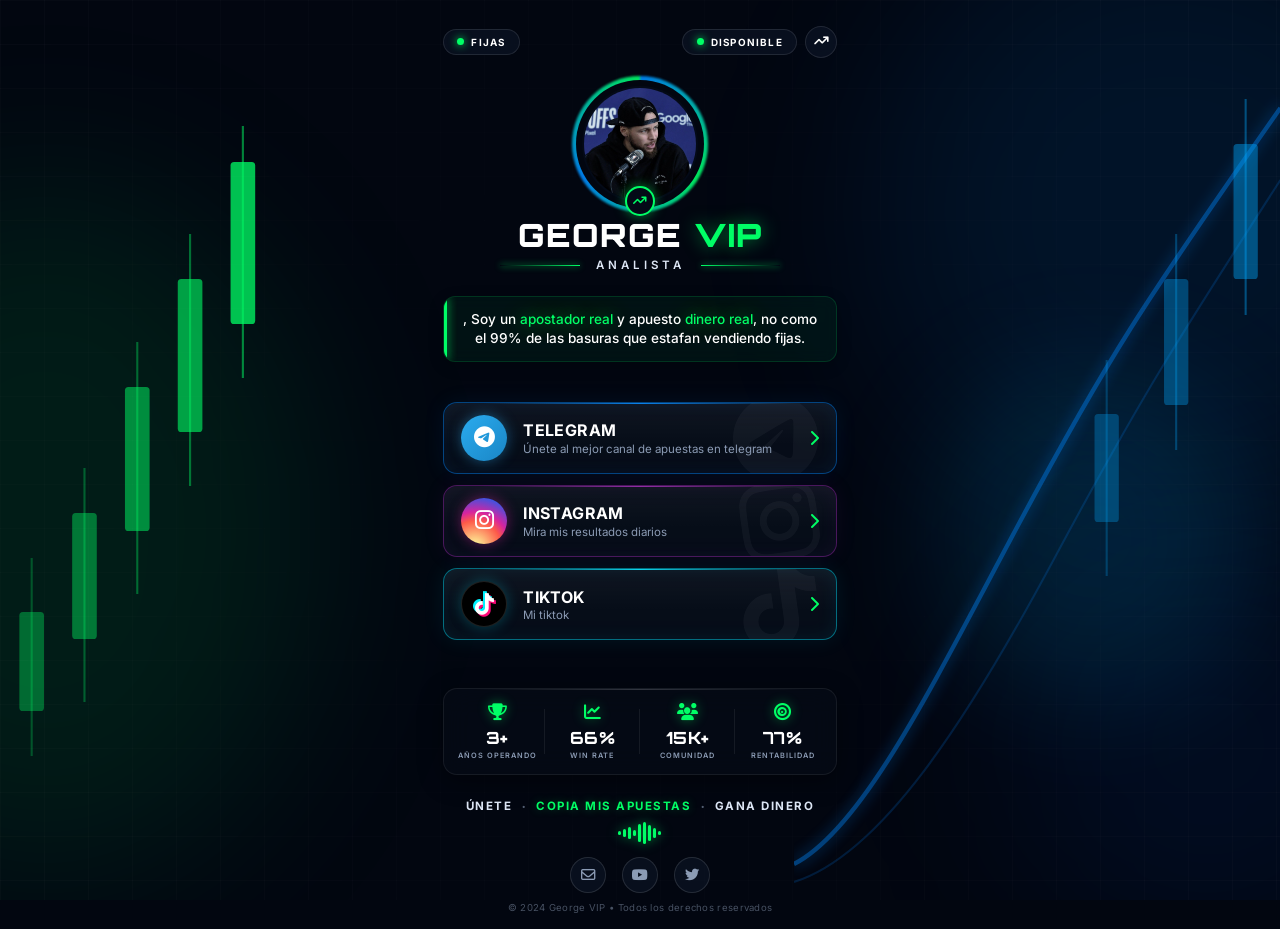
==== index.html @ 5f5cec44 "Update index.html" ====
<!DOCTYPE html>
<html lang="es">

<head>
    <meta charset="UTF-8">
    <meta name="viewport" content="width=device-width, initial-scale=1.0">
    <title>George VIP | El Mejor Analista de Apuestas Deportivas</title>
    <meta name="description" content="George VIP es considerado el mejor analista de apuestas deportivas. Análisis experto, dinero real y resultados comprobados. Únete a la élite.">
    <meta name="keywords" content="George VIP, analista de apuestas, apuestas deportivas, tipster profesional, ganar dinero apuestas, pronósticos deportivos">
    
    <!-- Open Graph / Facebook / WhatsApp -->
    <meta property="og:type" content="website">
    <meta property="og:url" content="https://georgevip.vercel.app/">
    <meta property="og:title" content="George VIP | El Mejor Analista de Apuestas Deportivas">
    <meta property="og:description" content="¿Buscas al mejor analista de apuestas deportivas? George VIP ofrece análisis reales con dinero real. Únete al Telegram oficial.">
    <meta property="og:image" content="https://georgevip.vercel.app/avatar1.jpg">

    <!-- Twitter -->
    <meta property="twitter:card" content="summary_large_image">
    <meta property="twitter:url" content="https://georgevip.vercel.app/">
    <meta property="twitter:title" content="George VIP | El Mejor Analista de Apuestas Deportivas">
    <meta property="twitter:description" content="¿Buscas al mejor analista de apuestas deportivas? George VIP ofrece análisis reales con dinero real. Únete al Telegram oficial.">
    <meta property="twitter:image" content="https://georgevip.vercel.app/avatar1.jpg">

    <!-- Favicon -->
    <link rel="icon" type="image/jpeg" href="avatar1.jpg">

    <!-- Structured Data (Schema.org) -->
    <script type="application/ld+json">
    {
      "@context": "https://schema.org",
      "@type": "Person",
      "name": "George VIP",
      "url": "https://georgevip.vercel.app/",
      "image": "https://georgevip.vercel.app/avatar1.jpg",
      "sameAs": [
        "https://t.me/+WYAotZ-Fwis5ZmMx",
        "https://www.instagram.com/georgevip__",
        "https://www.tiktok.com/@georgevip_69"
      ],
      "jobTitle": "El Mejor Analista de Apuestas Deportivas",
      "description": "George VIP es el mejor analista de apuestas deportivas con más de 5 años de experiencia y un win rate del 85%."
    }
    </script>

    <link rel="stylesheet" href="style.css">
    <link
        href="https://fonts.googleapis.com/css2?family=Orbitron:wght@400;700;800;900&family=Inter:wght@400;500;600;700&display=swap"
        rel="stylesheet">
    <link rel="stylesheet" href="https://cdnjs.cloudflare.com/ajax/libs/font-awesome/6.4.0/css/all.min.css">
</head>

<body>

    <!-- ═══════════ CINEMATIC BACKGROUND ═══════════ -->
    <div class="bg-scene">

        <!-- Deep ambient glows -->
        <div class="glow glow-green-left"></div>
        <div class="glow glow-blue-top"></div>
        <div class="glow glow-blue-right"></div>
        <div class="glow glow-blue-bottom"></div>

        <!-- Left candlestick chart -->
        <svg class="chart chart-left" viewBox="0 0 160 500" preserveAspectRatio="none">
            <!-- wicks -->
            <line x1="18" y1="310" x2="18" y2="420" stroke="#00ff66" stroke-width="1.2" opacity="0.25" />
            <line x1="48" y1="260" x2="48" y2="390" stroke="#00ff66" stroke-width="1.2" opacity="0.3" />
            <line x1="78" y1="190" x2="78" y2="330" stroke="#00ff66" stroke-width="1.2" opacity="0.35" />
            <line x1="108" y1="130" x2="108" y2="270" stroke="#00ff66" stroke-width="1.2" opacity="0.4" />
            <line x1="138" y1="70" x2="138" y2="210" stroke="#00ff66" stroke-width="1.2" opacity="0.5" />
            <!-- bodies -->
            <rect x="11" y="340" width="14" height="55" rx="2" fill="#00ff66" opacity="0.35" />
            <rect x="41" y="285" width="14" height="70" rx="2" fill="#00ff66" opacity="0.40" />
            <rect x="71" y="215" width="14" height="80" rx="2" fill="#00ff66" opacity="0.50" />
            <rect x="101" y="155" width="14" height="85" rx="2" fill="#00ff66" opacity="0.60" />
            <rect x="131" y="90" width="14" height="90" rx="2" fill="#00ff66" opacity="0.75" />
        </svg>

        <!-- Right area: line + candlesticks -->
        <svg class="chart chart-right" viewBox="0 0 280 500" preserveAspectRatio="none">
            <!-- main trend line -->
            <defs>
                <filter id="glow-blue">
                    <feGaussianBlur stdDeviation="4" result="coloredBlur" />
                    <feMerge>
                        <feMergeNode in="coloredBlur" />
                        <feMergeNode in="SourceGraphic" />
                    </feMerge>
                </filter>
            </defs>
            <path d="M0,480 C40,460 80,380 130,290 S200,170 280,60" fill="none" stroke="#0088ff" stroke-width="2.5"
                opacity="0.45" filter="url(#glow-blue)" />
            <path d="M0,490 C50,475 100,400 150,310 S220,190 280,100" fill="none" stroke="#0088ff" stroke-width="1.2"
                opacity="0.18" />
            <!-- right candlesticks -->
            <line x1="180" y1="200" x2="180" y2="320" stroke="#00aaff" stroke-width="1.2" opacity="0.25" />
            <rect x="173" y="230" width="14" height="60" rx="2" fill="#00aaff" opacity="0.30" />
            <line x1="220" y1="130" x2="220" y2="250" stroke="#00aaff" stroke-width="1.2" opacity="0.30" />
            <rect x="213" y="155" width="14" height="70" rx="2" fill="#00aaff" opacity="0.35" />
            <line x1="260" y1="55" x2="260" y2="175" stroke="#00aaff" stroke-width="1.2" opacity="0.40" />
            <rect x="253" y="80" width="14" height="75" rx="2" fill="#00aaff" opacity="0.42" />
        </svg>

        <!-- Grid -->
        <div class="grid-overlay"></div>
    </div>

    <!-- ═══════════ MAIN CONTENT ═══════════ -->
    <main class="app">

        <!-- Header -->
        <header class="top-bar">
            <div class="badge"><span class="pulse"></span>FIJAS</div>
            <div class="top-bar-right">
                <div class="badge"><span class="pulse"></span>DISPONIBLE</div>
                <button class="icon-pill"><i class="fa-solid fa-arrow-trend-up"></i></button>
            </div>
        </header>

        <!-- Profile -->
        <section class="profile">
            <div class="avatar-wrap">
                <div class="avatar-ring-outer"></div>
                <div class="avatar-ring-inner"></div>
                <img src="avatar1.jpg" alt="George VIP - El mejor analista de apuestas deportivas" class="avatar-img">
                <div class="avatar-badge"><i class="fa-solid fa-arrow-trend-up"></i></div>
            </div>
            <h1 class="name">GEORGE <span class="green">VIP</span></h1>
            <div class="separator">
                <span class="sep-line left"></span>
                <span class="sep-text">ANALISTA</span>
                <span class="sep-line right"></span>
            </div>
            <p class="tagline"></span>, Soy un <span class="green">apostador real</span> y apuesto <span class="green">dinero real</span>, no como el 99% de las basuras que estafan vendiendo fijas.</p>
        </section>

        <!-- Social Links -->
        <section class="links">
            <a href="https://t.me/+WYAotZ-Fwis5ZmMx" id="btn-telegram" class="card card-blue" target="_blank"
                rel="noopener noreferrer">
                <i class="fa-brands fa-telegram card-bg-icon"></i>
                <div class="card-icon-wrap telegram-icon"><i class="fa-brands fa-telegram"></i></div>
                <div class="card-text">
                    <h3>TELEGRAM</h3>
                    <p>Únete al mejor canal de apuestas en telegram</p>
                </div>
                <i class="fa-solid fa-chevron-right card-arrow"></i>
            </a>

            <a href="https://www.instagram.com/georgevip__" id="btn-instagram" class="card card-purple" target="_blank"
                rel="noopener noreferrer">
                <i class="fa-brands fa-instagram card-bg-icon"></i>
                <div class="card-icon-wrap instagram-icon"><i class="fa-brands fa-instagram"></i></div>
                <div class="card-text">
                    <h3>INSTAGRAM</h3>
                    <p>Mira mis resultados diarios</p>
                </div>
                <i class="fa-solid fa-chevron-right card-arrow"></i>
            </a>

            <a href="https://www.tiktok.com/@georgevip_69?_r=1&_t=ZS-95vQFMJ3RdU" id="btn-tiktok" class="card card-cyan"
                target="_blank" rel="noopener noreferrer">
                <i class="fa-brands fa-tiktok card-bg-icon"></i>
                <div class="card-icon-wrap tiktok-icon"><i class="fa-brands fa-tiktok"></i></div>
                <div class="card-text">
                    <h3>TIKTOK</h3>
                    <p>Mi tiktok</p>
                </div>
                <i class="fa-solid fa-chevron-right card-arrow"></i>
            </a>
        </section>

        <!-- Stats -->
        <section class="stats">
            <div class="stat">
                <i class="fa-solid fa-trophy"></i>
                <div class="stat-val"><span class="counter" data-target="5">0</span>+</div>
                <div class="stat-lbl">AÑOS OPERANDO</div>
            </div>
            <div class="stat">
                <i class="fa-solid fa-chart-line"></i>
                <div class="stat-val"><span class="counter" data-target="85">0</span>%</div>
                <div class="stat-lbl">WIN RATE</div>
            </div>
            <div class="stat">
                <i class="fa-solid fa-users"></i>
                <div class="stat-val"><span class="counter" data-target="20">0</span>K+</div>
                <div class="stat-lbl">COMUNIDAD</div>
            </div>
            <div class="stat">
                <i class="fa-solid fa-bullseye"></i>
                <div class="stat-val"><span class="counter" data-target="99">0</span>%</div>
                <div class="stat-lbl">RENTABILIDAD</div>
            </div>
        </section>

        <!-- Footer -->
        <footer class="foot">
            <div class="motto">
                <span>ÚNETE</span>
                <span class="dot-sep">•</span>
                <span class="green">COPIA MIS APUESTAS</span>
                <span class="dot-sep">•</span>
                <span>GANA DINERO</span>
            </div>
            <div class="wave-bar">
                <svg width="44" height="22" viewBox="0 0 44 22">
                    <rect x="0" y="9" width="3" height="4" rx="1.5" fill="#00ff66" />
                    <rect x="5" y="7" width="3" height="8" rx="1.5" fill="#00ff66" />
                    <rect x="10" y="5" width="3" height="12" rx="1.5" fill="#00ff66" />
                    <rect x="15" y="8" width="3" height="6" rx="1.5" fill="#00ff66" />
                    <rect x="20" y="2" width="3" height="18" rx="1.5" fill="#00ff66" />
                    <rect x="25" y="0" width="3" height="22" rx="1.5" fill="#00ff66" />
                    <rect x="30" y="3" width="3" height="16" rx="1.5" fill="#00ff66" />
                    <rect x="35" y="6" width="3" height="10" rx="1.5" fill="#00ff66" />
                    <rect x="40" y="9" width="3" height="4" rx="1.5" fill="#00ff66" />
                </svg>
            </div>
            <div class="socials">
                <a href="#" id="soc-email" class="soc-btn"><i class="fa-regular fa-envelope"></i></a>
                <a href="#" id="soc-yt" class="soc-btn"><i class="fa-brands fa-youtube"></i></a>
                <a href="#" id="soc-tw" class="soc-btn"><i class="fa-brands fa-twitter"></i></a>
            </div>
            <p class="copy">© 2024 George VIP • Todos los derechos reservados</p>
        </footer>

    </main>

    <script>
        // Animación de contadores
        const counters = document.querySelectorAll('.counter');
        const duration = 2000; // Duración total en milisegundos (2 segundos)

        const startCounters = (entries, observer) => {
            entries.forEach(entry => {
                if (entry.isIntersecting) {
                    const counter = entry.target;
                    const target = +counter.getAttribute('data-target');
                    let startTime = null;

                    const updateCount = (timestamp) => {
                        if (!startTime) startTime = timestamp;
                        const progress = timestamp - startTime;
                        const percentage = Math.min(progress / duration, 1);

                        // Cálculo del valor actual basado en el tiempo
                        const currentCount = Math.floor(percentage * target);
                        counter.innerText = currentCount;

                        if (percentage < 1) {
                            requestAnimationFrame(updateCount);
                        } else {
                            counter.innerText = target;
                        }
                    };

                    requestAnimationFrame(updateCount);
                    observer.unobserve(counter);
                }
            });
        };

        const observerOptions = {
            threshold: 0.5
        };

        const observer = new IntersectionObserver(startCounters, observerOptions);
        counters.forEach(counter => observer.observe(counter));
    </script>
</body>

</html>
---- style.css ----
/* ═══════════════════════════════════════
   GEORGE VIP — Premium Trading Profile
   Single-screen, cinematic dark theme
   ═══════════════════════════════════════ */

/* ── Variables ─────────────────────────── */
:root {
    --green: #00ff66;
    --blue: #0088ff;
    --cyan: #00e5ff;
    --purple: #9c27b0;
    --dark: #020610;
    --card: rgba(10, 17, 30, 0.65);
    --muted: #8b9bb4;
}

/* ── Reset ──────────────────────────────── */
*,
*::before,
*::after {
    margin: 0;
    padding: 0;
    box-sizing: border-box;
}

/* ── Body — Adaptable Viewport ───── */
html,
body {
    width: 100%;
    min-height: 100vh;
    overflow-x: hidden;
}

body {
    background: var(--dark);
    color: #fff;
    font-family: 'Inter', sans-serif;
    display: flex;
    justify-content: center;
    align-items: center;
    overflow-y: auto;
}

/* ══════════════════════════════════════════
   CINEMATIC BACKGROUND
   ══════════════════════════════════════════ */
.bg-scene {
    position: fixed;
    inset: 0;
    z-index: 0;
    pointer-events: none;
    overflow: hidden;
}

/* Ambient glows */
.glow {
    position: absolute;
    border-radius: 50%;
    filter: blur(90px);
}

.glow-green-left {
    width: 550px;
    height: 700px;
    left: -18%;
    top: 20%;
    background: rgba(0, 255, 102, 0.09);
}

.glow-blue-top {
    width: 600px;
    height: 600px;
    right: -15%;
    top: -10%;
    background: rgba(0, 136, 255, 0.10);
}

.glow-blue-right {
    width: 320px;
    height: 320px;
    right: 2%;
    top: 42%;
    background: rgba(0, 180, 255, 0.13);
    border-radius: 50%;
    filter: blur(60px);
}

.glow-blue-bottom {
    width: 400px;
    height: 400px;
    right: -10%;
    bottom: -5%;
    background: rgba(0, 100, 255, 0.07);
}

/* Left candlestick chart */
.chart {
    position: absolute;
}

.chart-left {
    left: 0;
    top: 0;
    width: 22%;
    height: 100%;
}

.chart-right {
    right: 0;
    top: 0;
    width: 38%;
    height: 100%;
}

/* Grid */
.grid-overlay {
    position: absolute;
    inset: 0;
    background-image:
        linear-gradient(rgba(255, 255, 255, 0.018) 1px, transparent 1px),
        linear-gradient(90deg, rgba(255, 255, 255, 0.018) 1px, transparent 1px);
    background-size: 44px 44px;
    mask-image: radial-gradient(ellipse 70% 70% at 50% 50%, transparent 20%, black 100%);
    -webkit-mask-image: radial-gradient(ellipse 70% 70% at 50% 50%, transparent 20%, black 100%);
}

/* ══════════════════════════════════════════
   MAIN LAYOUT — single screen column
   ══════════════════════════════════════════ */
.app {
    position: relative;
    z-index: 10;
    width: 100%;
    max-width: 430px;
    min-height: 100vh;
    display: flex;
    flex-direction: column;
    justify-content: space-between;
    padding: 1.6rem 1.1rem 1rem;
    margin: auto;
    gap: 1.5rem;
}

/* ── TOP BAR ───────────────────────────── */
.top-bar {
    display: flex;
    justify-content: space-between;
    align-items: center;
    flex-shrink: 0;
}

.top-bar-right {
    display: flex;
    align-items: center;
    gap: 0.5rem;
}

.badge {
    display: flex;
    align-items: center;
    gap: 0.45rem;
    background: rgba(15, 25, 42, 0.55);
    border: 1px solid rgba(255, 255, 255, 0.10);
    backdrop-filter: blur(12px);
    border-radius: 20px;
    padding: 0.38rem 0.85rem;
    font-size: 0.62rem;
    font-weight: 700;
    letter-spacing: 1.2px;
}

.pulse {
    width: 7px;
    height: 7px;
    border-radius: 50%;
    background: var(--green);
    box-shadow: 0 0 8px var(--green);
    animation: pulseAnim 2s ease-in-out infinite;
}

@keyframes pulseAnim {

    0%,
    100% {
        opacity: 1;
        transform: scale(1);
    }

    50% {
        opacity: 0.6;
        transform: scale(1.3);
    }
}

.icon-pill {
    width: 32px;
    height: 32px;
    border-radius: 50%;
    background: rgba(15, 25, 42, 0.55);
    border: 1px solid rgba(255, 255, 255, 0.10);
    backdrop-filter: blur(12px);
    color: #fff;
    cursor: pointer;
    display: flex;
    align-items: center;
    justify-content: center;
    font-size: 0.8rem;
    transition: border-color .25s;
}

.icon-pill:hover {
    border-color: var(--green);
}

/* ── PROFILE ───────────────────────────── */
.profile {
    display: flex;
    flex-direction: column;
    align-items: center;
    text-align: center;
    flex-shrink: 0;
    gap: 0;
}

.avatar-wrap {
    position: relative;
    width: 124px;
    height: 124px;
    margin-bottom: 0.85rem;
    flex-shrink: 0;
}

/* Outer animated ring */
.avatar-ring-outer {
    position: absolute;
    inset: -6px;
    border-radius: 50%;
    background: conic-gradient(var(--blue) 0deg,
            var(--green) 120deg,
            var(--blue) 240deg,
            var(--green) 360deg);
    animation: spinRing 6s linear infinite;
    filter: blur(1px);
    opacity: 0.9;
}

@keyframes spinRing {
    to {
        transform: rotate(360deg);
    }
}

/* Inner dark mask */
.avatar-ring-inner {
    position: absolute;
    inset: -2px;
    border-radius: 50%;
    background: var(--dark);
    z-index: 1;
}

.avatar-img {
    position: absolute;
    top: 4px;
    left: 4px;
    width: calc(100% - 8px);
    height: calc(100% - 8px);
    border-radius: 50%;
    object-fit: cover;
    object-position: center top;
    z-index: 2;
    border: 2.5px solid #040a17;
    display: block;
}

.avatar-badge {
    position: absolute;
    bottom: -10px;
    left: 50%;
    transform: translateX(-50%);
    z-index: 3;
    width: 30px;
    height: 30px;
    border-radius: 50%;
    background: #040a17;
    border: 2px solid var(--green);
    display: flex;
    align-items: center;
    justify-content: center;
    color: var(--green);
    font-size: 0.75rem;
    box-shadow: 0 0 12px rgba(0, 255, 102, 0.5);
}

.name {
    font-family: 'Orbitron', sans-serif;
    font-size: 2rem;
    font-weight: 900;
    letter-spacing: 1.5px;
    line-height: 1;
    margin-bottom: 0.45rem;
}

.green {
    color: var(--green);
    text-shadow: 0 0 18px rgba(0, 255, 102, 0.5);
}

.separator {
    display: flex;
    align-items: center;
    gap: 1rem;
    width: 100%;
    max-width: 280px;
    margin-bottom: 0.5rem;
}

.sep-line {
    height: 1px;
    flex: 1;
    box-shadow: 0 0 6px var(--green);
}

.sep-line.left {
    background: linear-gradient(90deg, transparent, var(--green));
}

.sep-line.right {
    background: linear-gradient(270deg, transparent, var(--green));
}

.sep-text {
    font-size: 0.72rem;
    font-weight: 600;
    letter-spacing: 4px;
    color: #dde6f5;
    white-space: nowrap;
}

.tagline {
    font-size: 0.85rem;
    color: #fff;
    font-weight: 500;
    line-height: 1.4;
    margin: 1rem 0;
    padding: 0.8rem 1rem;
    background: rgba(0, 255, 102, 0.05);
    border: 1px solid rgba(0, 255, 102, 0.15);
    border-radius: 12px;
    backdrop-filter: blur(8px);
    box-shadow: 0 4px 15px rgba(0, 0, 0, 0.2);
    position: relative;
    overflow: hidden;
}

.tagline::before {
    content: '';
    position: absolute;
    left: 0;
    top: 0;
    height: 100%;
    width: 3px;
    background: var(--green);
    box-shadow: 0 0 10px var(--green);
}

/* ── LINKS ─────────────────────────────── */
.links {
    display: flex;
    flex-direction: column;
    gap: 0.7rem;
    flex-shrink: 0;
}

.card {
    display: flex;
    align-items: center;
    background: var(--card);
    border-radius: 14px;
    padding: 0.75rem 1.1rem;
    text-decoration: none;
    color: #fff;
    backdrop-filter: blur(14px);
    position: relative;
    overflow: hidden;
    transition: transform .25s, filter .25s;
    border: 1px solid transparent;
}

.card:hover {
    transform: translateY(-2px);
    filter: brightness(1.15);
}

/* top-edge glow line via ::before */
.card::before {
    content: '';
    position: absolute;
    top: 0;
    left: 10%;
    right: 10%;
    height: 1px;
}

/* bottom subtle reflection */
.card::after {
    content: '';
    position: absolute;
    inset: 0;
    border-radius: 14px;
    background: linear-gradient(180deg, rgba(255, 255, 255, 0.04) 0%, transparent 60%);
    pointer-events: none;
}

.card-blue {
    border-color: rgba(0, 136, 255, 0.45);
    box-shadow: 0 0 22px rgba(0, 136, 255, 0.08), inset 0 0 18px rgba(0, 136, 255, 0.07);
}

.card-purple {
    border-color: rgba(156, 39, 176, 0.45);
    box-shadow: 0 0 22px rgba(156, 39, 176, 0.08), inset 0 0 18px rgba(156, 39, 176, 0.07);
}

.card-cyan {
    border-color: rgba(0, 229, 255, 0.45);
    box-shadow: 0 0 22px rgba(0, 229, 255, 0.08), inset 0 0 18px rgba(0, 229, 255, 0.07);
}

.card-blue::before {
    background: linear-gradient(90deg, transparent, rgba(0, 136, 255, 0.9), transparent);
}

.card-purple::before {
    background: linear-gradient(90deg, transparent, rgba(156, 39, 176, 0.9), transparent);
}

.card-cyan::before {
    background: linear-gradient(90deg, transparent, rgba(0, 229, 255, 0.9), transparent);
}

/* Watermark icon */
.card-bg-icon {
    position: absolute;
    right: 18px;
    top: 50%;
    transform: translateY(-50%) rotate(-8deg);
    font-size: 5.5rem;
    opacity: 0.04;
    z-index: 0;
    pointer-events: none;
}

/* Icon circle */
.card-icon-wrap {
    width: 46px;
    height: 46px;
    border-radius: 50%;
    display: flex;
    align-items: center;
    justify-content: center;
    font-size: 1.35rem;
    flex-shrink: 0;
    margin-right: 1rem;
    position: relative;
    z-index: 1;
}

.telegram-icon {
    background: linear-gradient(135deg, #2aabee, #1a86c6);
    box-shadow: 0 0 14px rgba(42, 171, 238, 0.45);
}

.instagram-icon {
    background: radial-gradient(circle at 30% 107%, #fdf497 0%, #fdf497 5%, #fd5949 45%, #d6249f 60%, #285aeb 90%);
    box-shadow: 0 0 14px rgba(214, 36, 159, 0.45);
}

.tiktok-icon {
    background: #000;
    border: 1px solid rgba(255, 255, 255, 0.12);
    box-shadow: 0 0 14px rgba(0, 242, 254, 0.25);
}

.tiktok-icon i {
    text-shadow: -2px -2px 0 #00f2fe, 2px 2px 0 #fe0979;
}

.card-text {
    flex: 1;
    z-index: 1;
}

.card-text h3 {
    font-family: 'Inter', sans-serif;
    font-size: 1rem;
    font-weight: 700;
    letter-spacing: 0.4px;
    margin-bottom: 0.1rem;
}

.card-text p {
    font-size: 0.72rem;
    color: var(--muted);
}

.card-arrow {
    color: var(--green);
    font-size: 1rem;
    z-index: 1;
}

/* ── STATS ─────────────────────────────── */
.stats {
    display: grid;
    grid-template-columns: repeat(4, 1fr);
    background: rgba(8, 13, 24, 0.55);
    border: 1px solid rgba(255, 255, 255, 0.07);
    border-radius: 14px;
    padding: 0.9rem 0.4rem;
    backdrop-filter: blur(14px);
    position: relative;
    box-shadow: 0 6px 24px rgba(0, 0, 0, 0.4);
    flex-shrink: 0;
    margin-top: 1.5rem; /* Espacio extra después de los links */
}

.stats::before {
    content: '';
    position: absolute;
    top: 0;
    left: 8%;
    right: 8%;
    height: 1px;
    background: linear-gradient(90deg, transparent, rgba(255, 255, 255, 0.18), transparent);
}

.stat {
    display: flex;
    flex-direction: column;
    align-items: center;
    text-align: center;
    position: relative;
}

.stat:not(:last-child)::after {
    content: '';
    position: absolute;
    right: 0;
    top: 10%;
    height: 80%;
    width: 1px;
    background: rgba(255, 255, 255, 0.07);
}

.stat i {
    color: var(--green);
    font-size: 1.05rem;
    margin-bottom: 0.4rem;
    filter: drop-shadow(0 0 6px rgba(0, 255, 102, 0.45));
}

.stat-val {
    font-family: 'Orbitron', sans-serif;
    font-size: 1.05rem;
    font-weight: 800;
    margin-bottom: 0.18rem;
    letter-spacing: 0.5px;
}

.stat-lbl {
    font-size: 0.46rem;
    color: var(--muted);
    letter-spacing: 1px;
    font-weight: 600;
}

/* ── FOOTER ────────────────────────────── */
.foot {
    display: flex;
    flex-direction: column;
    align-items: center;
    gap: 0.55rem;
    flex-shrink: 0;
}

.motto {
    display: flex;
    justify-content: center;
    align-items: center;
    flex-wrap: wrap;
    gap: 0.6rem;
    font-size: 0.72rem;
    font-weight: 700;
    letter-spacing: 1.5px;
    color: #dde6f5;
    text-align: center;
    width: 100%;
    max-width: 380px;
    margin: 0 auto;
}

.motto .green {
    color: var(--green);
    text-shadow: 0 0 10px rgba(0, 255, 102, 0.3);
}

.dot-sep {
    color: var(--muted);
    font-size: 0.45rem;
    opacity: 0.6;
}

.wave-bar {
    filter: drop-shadow(0 0 6px rgba(0, 255, 102, 0.55));
    margin: 0;
}

.socials {
    display: flex;
    gap: 1rem;
}

.soc-btn {
    width: 36px;
    height: 36px;
    border-radius: 50%;
    border: 1px solid rgba(255, 255, 255, 0.12);
    background: rgba(15, 25, 42, 0.5);
    color: var(--muted);
    font-size: 0.9rem;
    display: flex;
    align-items: center;
    justify-content: center;
    text-decoration: none;
    transition: color .25s, border-color .25s, transform .25s;
}

.soc-btn:hover {
    color: #fff;
    border-color: rgba(255, 255, 255, 0.35);
    transform: translateY(-2px);
}

.copy {
    font-size: 0.6rem;
    color: rgba(139, 155, 180, 0.5);
    letter-spacing: 0.3px;
}

/* ══════════════════════════════════════════
   RESPONSIVE & ADAPTIVE STYLES
   ══════════════════════════════════════════ */
@media (max-height: 800px) {
    .app {
        padding: 1.2rem 1.1rem 1rem;
        gap: 1.2rem;
    }
    .avatar-wrap {
        width: 110px;
        height: 110px;
        margin-bottom: 0.6rem;
    }
    .name {
        font-size: 1.7rem;
    }
    .tagline {
        margin: 0.6rem 0;
        padding: 0.6rem 0.8rem;
    }
    .stats {
        margin-top: 1rem;
    }
}

@media (max-height: 700px), (max-width: 380px) {
    .app {
        padding: 1rem 0.8rem;
        gap: 0.8rem;
    }
    .avatar-wrap {
        width: 90px;
        height: 90px;
        margin-bottom: 0.4rem;
    }
    .name {
        font-size: 1.5rem;
    }
    .separator {
        margin-bottom: 0.3rem;
    }
    .tagline {
        font-size: 0.75rem;
        margin: 0.5rem 0;
        padding: 0.5rem 0.7rem;
    }
    .links {
        gap: 0.5rem;
    }
    .card {
        padding: 0.5rem 0.8rem;
    }
    .card-icon-wrap {
        width: 38px;
        height: 38px;
        font-size: 1.1rem;
        margin-right: 0.6rem;
    }
    .card-text h3 {
        font-size: 0.85rem;
    }
    .card-text p {
        font-size: 0.65rem;
    }
    .stats {
        padding: 0.6rem 0.2rem;
        margin-top: 0.5rem;
    }
    .stat-val {
        font-size: 0.9rem;
    }
    .stat-lbl {
        font-size: 0.42rem;
    }
    .motto {
        font-size: 0.65rem;
        gap: 0.4rem;
    }
    .wave-bar svg {
        transform: scale(0.8);
    }
    .socials {
        gap: 0.8rem;
    }
    .soc-btn {
        width: 32px;
        height: 32px;
        font-size: 0.8rem;
    }
}
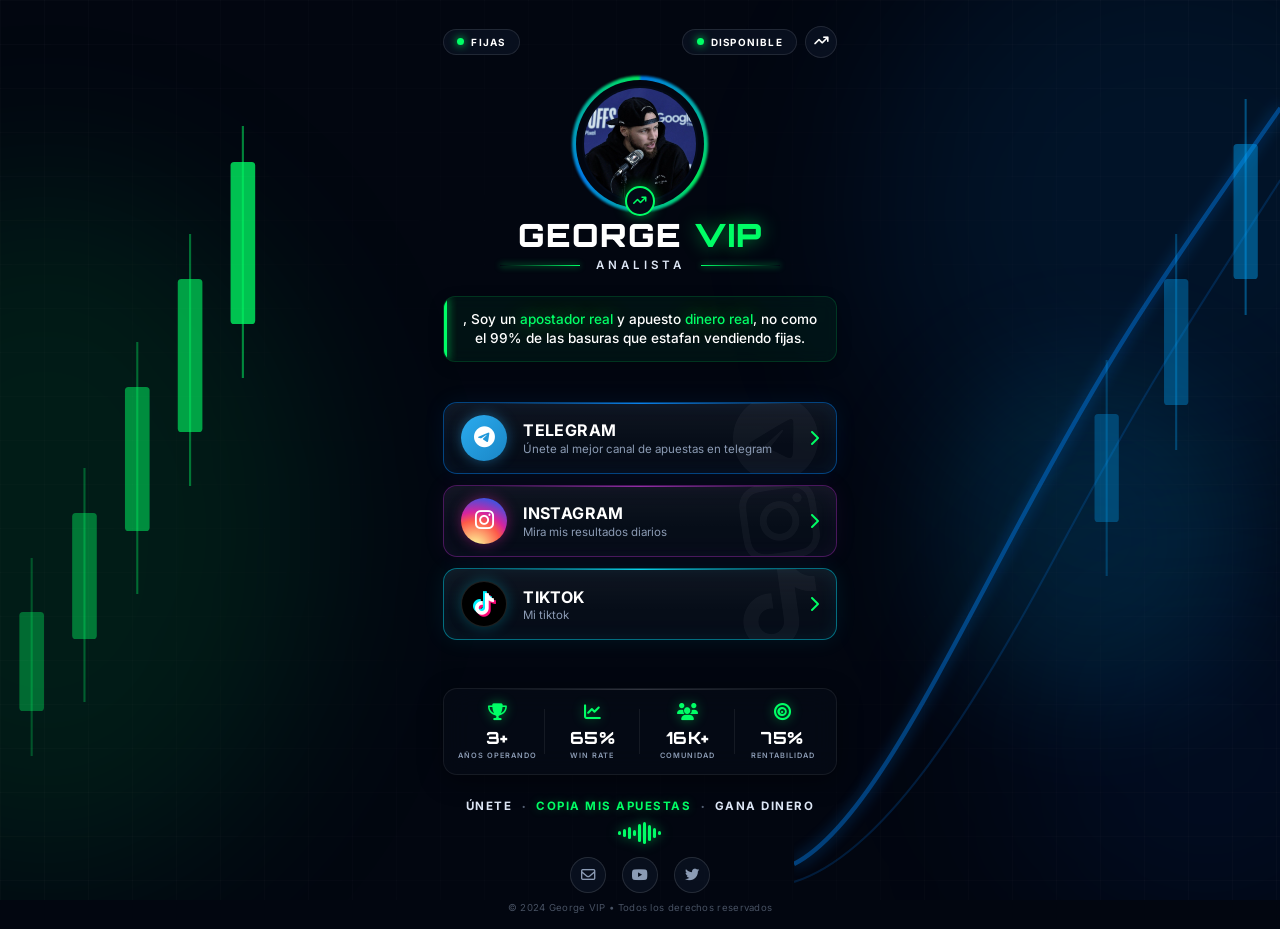
==== commit 09e0ec98: "Update index.html" ====
--- a/index.html
+++ b/index.html
@@ -185,7 +185,7 @@
             </div>
             <div class="stat">
                 <i class="fa-solid fa-users"></i>
-                <div class="stat-val"><span class="counter" data-target="20">0</span>K+</div>
+                <div class="stat-val"><span class="counter" data-target="21">0</span>K+</div>
                 <div class="stat-lbl">COMUNIDAD</div>
             </div>
             <div class="stat">
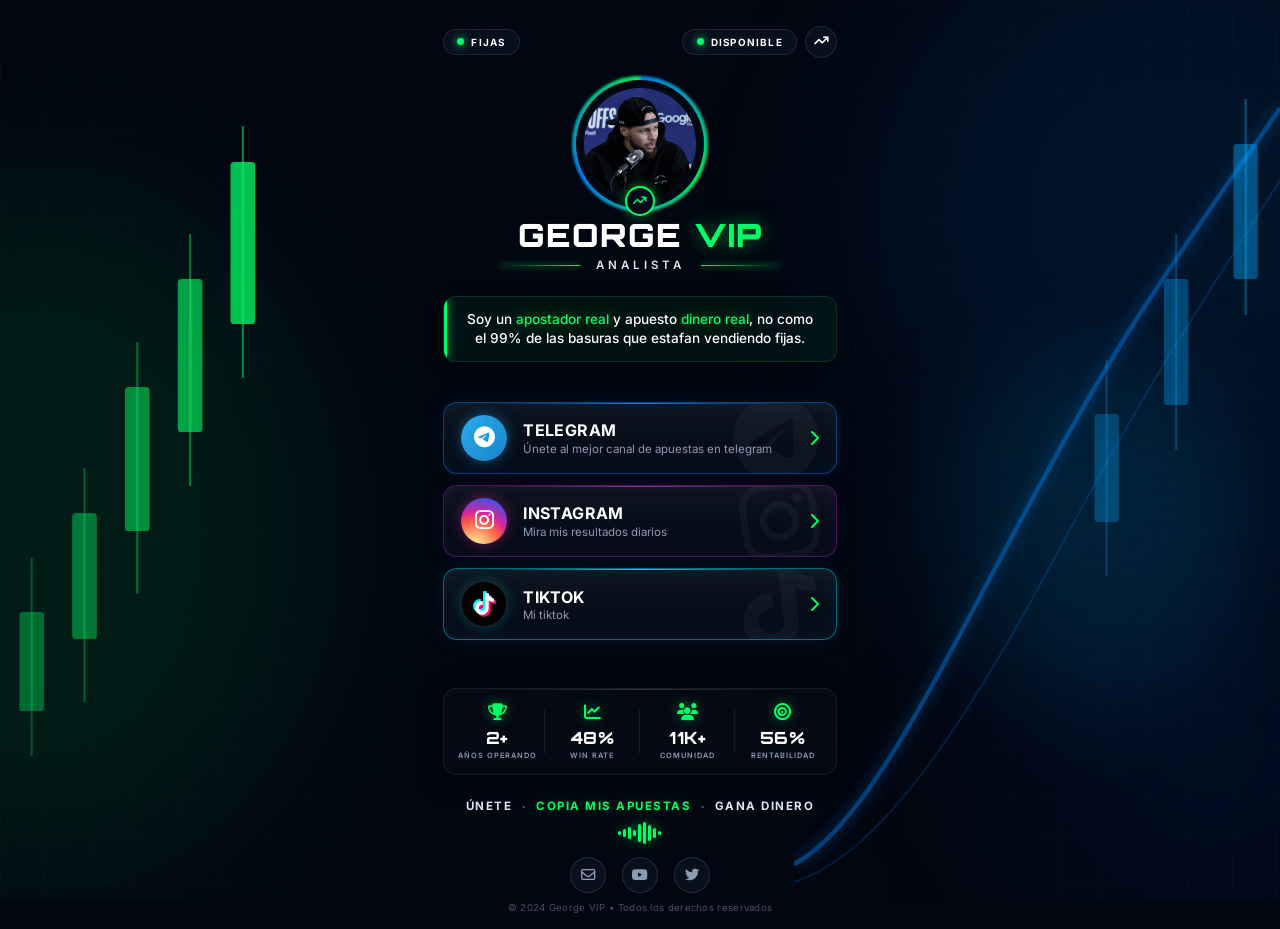
==== commit e449c23a: "Update index.html" ====
--- a/index.html
+++ b/index.html
@@ -132,7 +132,7 @@
                 <span class="sep-text">ANALISTA</span>
                 <span class="sep-line right"></span>
             </div>
-            <p class="tagline"></span>, Soy un <span class="green">apostador real</span> y apuesto <span class="green">dinero real</span>, no como el 99% de las basuras que estafan vendiendo fijas.</p>
+            <p class="tagline"></span>Soy un <span class="green">apostador real</span> y apuesto <span class="green">dinero real</span>, no como el 99% de las basuras que estafan vendiendo fijas.</p>
         </section>
 
         <!-- Social Links -->
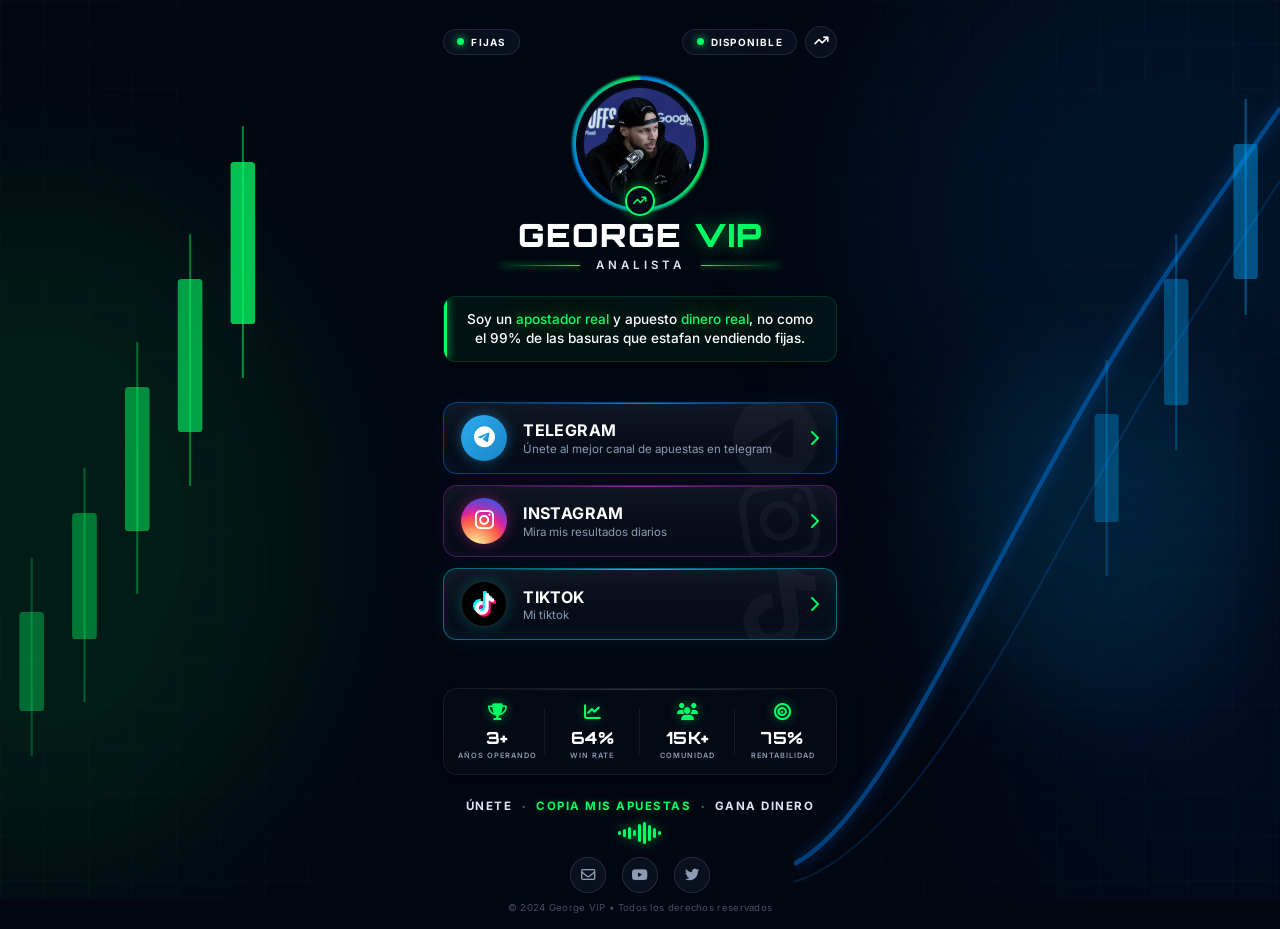
==== commit 8de56a11: "Update index.html" ====
--- a/index.html
+++ b/index.html
@@ -22,8 +22,11 @@
     <meta property="twitter:description" content="¿Buscas al mejor analista de apuestas deportivas? George VIP ofrece análisis reales con dinero real. Únete al Telegram oficial.">
     <meta property="twitter:image" content="https://georgevip.vercel.app/avatar1.jpg">
 
-    <!-- Favicon -->
+    <!-- Favicon / Icons -->
     <link rel="icon" type="image/jpeg" href="avatar1.jpg">
+    <link rel="apple-touch-icon" href="avatar1.jpg">
+    <link rel="shortcut icon" href="avatar1.jpg">
+
 
     <!-- Structured Data (Schema.org) -->
     <script type="application/ld+json">
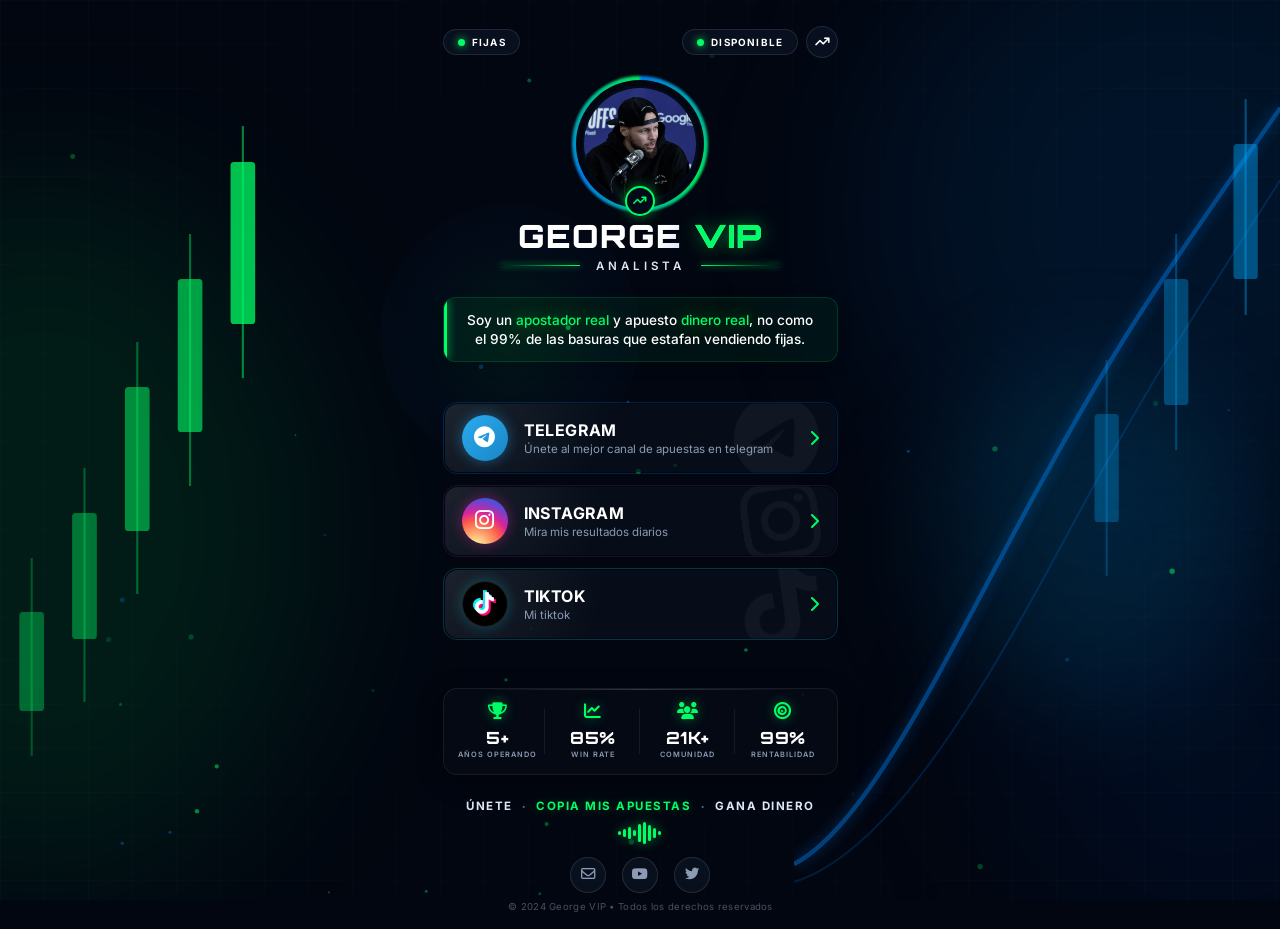
==== commit e005436d: "Actualiza diseno con efectos interactivos y agrega visor de imagen" ====
--- a/index.html
+++ b/index.html
@@ -57,6 +57,8 @@
 
     <!-- ═══════════ CINEMATIC BACKGROUND ═══════════ -->
     <div class="bg-scene">
+        <!-- Ambient Particles Canvas -->
+        <canvas id="ambient-particles" style="position: absolute; inset: 0; pointer-events: none; z-index: 1;"></canvas>
 
         <!-- Deep ambient glows -->
         <div class="glow glow-green-left"></div>
@@ -92,10 +94,10 @@
                     </feMerge>
                 </filter>
             </defs>
-            <path d="M0,480 C40,460 80,380 130,290 S200,170 280,60" fill="none" stroke="#0088ff" stroke-width="2.5"
-                opacity="0.45" filter="url(#glow-blue)" />
-            <path d="M0,490 C50,475 100,400 150,310 S220,190 280,100" fill="none" stroke="#0088ff" stroke-width="1.2"
-                opacity="0.18" />
+            <path class="trend-line-1 anim-draw" d="M0,480 C40,460 80,380 130,290 S200,170 280,60" fill="none" stroke="#0088ff" stroke-width="2.5"
+                opacity="0.45" filter="url(#glow-blue)" stroke-dasharray="600" stroke-dashoffset="600" />
+            <path class="trend-line-2 anim-draw-delay" d="M0,490 C50,475 100,400 150,310 S220,190 280,100" fill="none" stroke="#0088ff" stroke-width="1.2"
+                opacity="0.18" stroke-dasharray="600" stroke-dashoffset="600" />
             <!-- right candlesticks -->
             <line x1="180" y1="200" x2="180" y2="320" stroke="#00aaff" stroke-width="1.2" opacity="0.25" />
             <rect x="173" y="230" width="14" height="60" rx="2" fill="#00aaff" opacity="0.30" />
@@ -123,7 +125,7 @@
 
         <!-- Profile -->
         <section class="profile">
-            <div class="avatar-wrap">
+            <div class="avatar-wrap" onclick="openViewer()" style="cursor: pointer;" title="Ver en 3D">
                 <div class="avatar-ring-outer"></div>
                 <div class="avatar-ring-inner"></div>
                 <img src="avatar1.jpg" alt="George VIP - El mejor analista de apuestas deportivas" class="avatar-img">
@@ -230,6 +232,12 @@
 
     </main>
 
+    <!-- Simple Image Modal -->
+    <div id="viewer-modal" class="viewer-modal simple-modal" onclick="closeViewer()">
+        <button class="close-modal-btn" onclick="closeViewer()"><i class="fa-solid fa-xmark"></i></button>
+        <img src="steph_curry.png" alt="Avatar" class="modal-image" onclick="event.stopPropagation()">
+    </div>
+
     <script>
         // Animación de contadores
         const counters = document.querySelectorAll('.counter');
@@ -270,6 +278,159 @@
 
         const observer = new IntersectionObserver(startCounters, observerOptions);
         counters.forEach(counter => observer.observe(counter));
+
+        // ================= PARTÍCULAS DE FONDO INTERACTIVAS =================
+        const canvas = document.getElementById('ambient-particles');
+        const ctx = canvas.getContext('2d');
+
+        let particles = [];
+        let mouse = { x: null, y: null, radius: 120 };
+
+        function resizeCanvas() {
+            canvas.width = window.innerWidth;
+            canvas.height = window.innerHeight;
+        }
+        window.addEventListener('resize', resizeCanvas);
+        resizeCanvas();
+
+        window.addEventListener('mousemove', (e) => {
+            mouse.x = e.clientX;
+            mouse.y = e.clientY;
+        });
+        window.addEventListener('mouseleave', () => {
+            mouse.x = null;
+            mouse.y = null;
+        });
+
+        class Particle {
+            constructor() {
+                this.reset();
+                this.y = Math.random() * canvas.height;
+            }
+            reset() {
+                this.x = Math.random() * canvas.width;
+                this.y = canvas.height + Math.random() * 50;
+                this.size = Math.random() * 2 + 0.8;
+                this.speedX = Math.random() * 0.4 - 0.2;
+                this.speedY = -Math.random() * 0.7 - 0.2;
+                this.opacity = Math.random() * 0.4 + 0.1;
+                // Colores neon verde o azul según el diseño
+                this.color = Math.random() > 0.4 ? '0, 255, 102' : '0, 136, 255'; 
+            }
+            update() {
+                this.x += this.speedX;
+                this.y += this.speedY;
+
+                // Interacción sutil con el mouse (repulsión suave)
+                if (mouse.x !== null && mouse.y !== null) {
+                    const dx = this.x - mouse.x;
+                    const dy = this.y - mouse.y;
+                    const distance = Math.hypot(dx, dy);
+                    if (distance < mouse.radius) {
+                        const force = (mouse.radius - distance) / mouse.radius;
+                        const angle = Math.atan2(dy, dx);
+                        this.x += Math.cos(angle) * force * 1.5;
+                        this.y += Math.sin(angle) * force * 1.5;
+                    }
+                }
+
+                if (this.y < -10 || this.x < -10 || this.x > canvas.width + 10) {
+                    this.reset();
+                }
+            }
+            draw() {
+                ctx.beginPath();
+                ctx.arc(this.x, this.y, this.size, 0, Math.PI * 2);
+                ctx.fillStyle = `rgba(${this.color}, ${this.opacity})`;
+                ctx.fill();
+            }
+        }
+
+        function initParticles() {
+            const count = Math.min(50, Math.floor((canvas.width * canvas.height) / 30000));
+            particles = [];
+            for (let i = 0; i < count; i++) {
+                particles.push(new Particle());
+            }
+        }
+        initParticles();
+        window.addEventListener('resize', initParticles);
+
+        function animateParticles() {
+            ctx.clearRect(0, 0, canvas.width, canvas.height);
+            particles.forEach(p => {
+                p.update();
+                p.draw();
+            });
+            requestAnimationFrame(animateParticles);
+        }
+        animateParticles();
+
+        // ================= SPOTLIGHT INTERACTIVO Y TILT 3D EN TARJETAS =================
+        const cards = document.querySelectorAll('.card');
+        cards.forEach(card => {
+            card.addEventListener('mousemove', e => {
+                const rect = card.getBoundingClientRect();
+                const x = e.clientX - rect.left;
+                const y = e.clientY - rect.top;
+                card.style.setProperty('--mouse-x', `${x}px`);
+                card.style.setProperty('--mouse-y', `${y}px`);
+
+                // Inclinación 3D (Tilt)
+                const width = rect.width;
+                const height = rect.height;
+                const mouseX = x - width / 2;
+                const mouseY = y - height / 2;
+                
+                // Rotación máxima de 8 grados para suavidad y elegancia
+                const rX = (mouseY / (height / 2)) * -8;
+                const rY = (mouseX / (width / 2)) * 8;
+                
+                card.style.transform = `perspective(1000px) rotateX(${rX}deg) rotateY(${rY}deg) scale3d(1.02, 1.02, 1.02)`;
+            });
+
+            card.addEventListener('mouseleave', () => {
+                card.style.transform = `perspective(1000px) rotateX(0deg) rotateY(0deg) scale3d(1, 1, 1)`;
+            });
+        });
+
+        // ================= GLOW AURA INTERACTIVA DEL CURSOR =================
+        const cursorGlow = document.createElement('div');
+        cursorGlow.className = 'cursor-glow';
+        document.body.appendChild(cursorGlow);
+
+        window.addEventListener('mousemove', e => {
+            cursorGlow.style.left = e.clientX + 'px';
+            cursorGlow.style.top = e.clientY + 'px';
+        });
+
+        // Agrandar la aureola en los elementos interactivos
+        const interactiveElements = document.querySelectorAll('.card, .icon-pill, .soc-btn');
+        interactiveElements.forEach(el => {
+            el.addEventListener('mouseenter', () => {
+                cursorGlow.style.width = '420px';
+                cursorGlow.style.height = '420px';
+                cursorGlow.style.background = 'radial-gradient(circle, rgba(0, 255, 102, 0.12) 0%, rgba(0, 136, 255, 0.05) 50%, transparent 100%)';
+            });
+            el.addEventListener('mouseleave', () => {
+                cursorGlow.style.width = '260px';
+                cursorGlow.style.height = '260px';
+                cursorGlow.style.background = 'radial-gradient(circle, rgba(0, 255, 102, 0.07) 0%, rgba(0, 136, 255, 0.03) 50%, transparent 100%)';
+            });
+        });
+
+        // ================= VISOR SIMPLE =================
+        const viewerModal = document.getElementById('viewer-modal');
+
+        function openViewer() {
+            viewerModal.classList.add('active');
+            document.body.style.overflow = 'hidden';
+        }
+
+        function closeViewer() {
+            viewerModal.classList.remove('active');
+            document.body.style.overflow = '';
+        }
     </script>
 </body>
 
--- a/style.css
+++ b/style.css
@@ -65,6 +65,7 @@
     left: -18%;
     top: 20%;
     background: rgba(0, 255, 102, 0.09);
+    animation: glowMove1 20s infinite alternate ease-in-out;
 }
 
 .glow-blue-top {
@@ -73,6 +74,17 @@
     right: -15%;
     top: -10%;
     background: rgba(0, 136, 255, 0.10);
+    animation: glowMove2 25s infinite alternate ease-in-out;
+}
+
+@keyframes glowMove1 {
+    0% { transform: translate(0, 0) scale(1); }
+    100% { transform: translate(6%, 12%) scale(1.12); }
+}
+
+@keyframes glowMove2 {
+    0% { transform: translate(0, 0) scale(1); }
+    100% { transform: translate(-10%, -6%) scale(1.08); }
 }
 
 .glow-blue-right {
@@ -83,6 +95,7 @@
     background: rgba(0, 180, 255, 0.13);
     border-radius: 50%;
     filter: blur(60px);
+    animation: glowMove3 18s infinite alternate ease-in-out;
 }
 
 .glow-blue-bottom {
@@ -91,6 +104,17 @@
     right: -10%;
     bottom: -5%;
     background: rgba(0, 100, 255, 0.07);
+    animation: glowMove4 22s infinite alternate ease-in-out;
+}
+
+@keyframes glowMove3 {
+    0% { transform: translate(0, 0) scale(1); }
+    100% { transform: translate(-10%, -10%) scale(1.2); }
+}
+
+@keyframes glowMove4 {
+    0% { transform: translate(0, 0) scale(1); }
+    100% { transform: translate(-5%, -8%) scale(1.15); }
 }
 
 /* Left candlestick chart */
@@ -103,6 +127,9 @@
     top: 0;
     width: 22%;
     height: 100%;
+    opacity: 0;
+    animation: chartFadeIn 2.2s cubic-bezier(0.16, 1, 0.3, 1) forwards;
+    animation-delay: 0.3s;
 }
 
 .chart-right {
@@ -110,6 +137,31 @@
     top: 0;
     width: 38%;
     height: 100%;
+    opacity: 0;
+    animation: chartFadeIn 2.2s cubic-bezier(0.16, 1, 0.3, 1) forwards;
+    animation-delay: 0.5s;
+}
+
+@keyframes chartFadeIn {
+    to { opacity: 1; }
+}
+
+.trend-line-1 {
+    stroke-dasharray: 1200;
+    stroke-dashoffset: 1200;
+    animation: drawLine 2.5s cubic-bezier(0.16, 1, 0.3, 1) forwards;
+    animation-delay: 0.8s;
+}
+
+.trend-line-2 {
+    stroke-dasharray: 1200;
+    stroke-dashoffset: 1200;
+    animation: drawLine 3s cubic-bezier(0.16, 1, 0.3, 1) forwards;
+    animation-delay: 1s;
+}
+
+@keyframes drawLine {
+    to { stroke-dashoffset: 0; }
 }
 
 /* Grid */
@@ -231,6 +283,14 @@
 }
 
 /* Outer animated ring */
+.avatar-wrap {
+    transition: transform 0.5s cubic-bezier(0.175, 0.885, 0.32, 1.275);
+}
+
+.avatar-wrap:hover {
+    transform: scale(1.08) rotate(4deg);
+}
+
 .avatar-ring-outer {
     position: absolute;
     inset: -6px;
@@ -239,14 +299,23 @@
             var(--green) 120deg,
             var(--blue) 240deg,
             var(--green) 360deg);
-    animation: spinRing 6s linear infinite;
+    animation: spinPulseRing 6s linear infinite;
     filter: blur(1px);
     opacity: 0.9;
 }
 
-@keyframes spinRing {
-    to {
-        transform: rotate(360deg);
+@keyframes spinPulseRing {
+    0% {
+        transform: rotate(0deg) scale(1);
+        filter: blur(1px) drop-shadow(0 0 5px rgba(0, 255, 102, 0.4));
+    }
+    50% {
+        transform: rotate(180deg) scale(1.04);
+        filter: blur(1.5px) drop-shadow(0 0 15px rgba(0, 136, 255, 0.6));
+    }
+    100% {
+        transform: rotate(360deg) scale(1);
+        filter: blur(1px) drop-shadow(0 0 5px rgba(0, 255, 102, 0.4));
     }
 }
 
@@ -299,10 +368,21 @@
     letter-spacing: 1.5px;
     line-height: 1;
     margin-bottom: 0.45rem;
+    background: linear-gradient(120deg, #fff 30%, #a2c4ff 42%, #fff 55%, #fff 100%);
+    background-size: 200% auto;
+    -webkit-background-clip: text;
+    -webkit-text-fill-color: transparent;
+    animation: shineText 5s linear infinite;
+}
+
+@keyframes shineText {
+    0% { background-position: 200% center; }
+    100% { background-position: -200% center; }
 }
 
 .green {
     color: var(--green);
+    -webkit-text-fill-color: var(--green);
     text-shadow: 0 0 18px rgba(0, 255, 102, 0.5);
 }
 
@@ -375,68 +455,79 @@
 .card {
     display: flex;
     align-items: center;
-    background: var(--card);
+    background: transparent;
     border-radius: 14px;
     padding: 0.75rem 1.1rem;
     text-decoration: none;
     color: #fff;
-    backdrop-filter: blur(14px);
     position: relative;
     overflow: hidden;
-    transition: transform .25s, filter .25s;
+    /* 3D tilt setup */
+    transform-style: preserve-3d;
+    transition: transform 0.15s ease-out, box-shadow 0.3s;
     border: 1px solid transparent;
+    z-index: 1;
 }
 
 .card:hover {
-    transform: translateY(-2px);
-    filter: brightness(1.15);
-}
-
-/* top-edge glow line via ::before */
+    box-shadow: 0 15px 35px rgba(0, 0, 0, 0.5), inset 0 0 10px rgba(255, 255, 255, 0.05);
+}
+
+/* Border Beam - Conic gradient border spin beam on hover */
 .card::before {
     content: '';
     position: absolute;
-    top: 0;
-    left: 10%;
-    right: 10%;
-    height: 1px;
-}
-
-/* bottom subtle reflection */
+    top: -50%;
+    left: -50%;
+    width: 200%;
+    height: 200%;
+    background: conic-gradient(
+        transparent 50%, 
+        var(--theme-color, #00ff66) 80%, 
+        transparent 100%
+    );
+    animation: borderSpin 4s linear infinite;
+    z-index: -2;
+    opacity: 0;
+    transition: opacity 0.4s ease;
+    pointer-events: none;
+}
+
+.card:hover::before {
+    opacity: 1;
+}
+
+/* Inner mask + Spotlight */
 .card::after {
     content: '';
     position: absolute;
-    inset: 0;
-    border-radius: 14px;
-    background: linear-gradient(180deg, rgba(255, 255, 255, 0.04) 0%, transparent 60%);
+    inset: 1px;
+    background: radial-gradient(320px circle at var(--mouse-x, 0px) var(--mouse-y, 0px), rgba(255, 255, 255, 0.09), transparent 50%), var(--card);
+    border-radius: 13px;
+    z-index: -1;
+    transition: background 0.3s;
+    backdrop-filter: blur(14px);
+    -webkit-backdrop-filter: blur(14px);
     pointer-events: none;
 }
 
+.card:hover::after {
+    background: radial-gradient(320px circle at var(--mouse-x, 0px) var(--mouse-y, 0px), rgba(255, 255, 255, 0.13), transparent 50%), rgba(14, 24, 44, 0.95);
+}
+
 .card-blue {
-    border-color: rgba(0, 136, 255, 0.45);
-    box-shadow: 0 0 22px rgba(0, 136, 255, 0.08), inset 0 0 18px rgba(0, 136, 255, 0.07);
+    --theme-color: #0088ff;
+    border-color: rgba(0, 136, 255, 0.22);
 }
 
 .card-purple {
-    border-color: rgba(156, 39, 176, 0.45);
-    box-shadow: 0 0 22px rgba(156, 39, 176, 0.08), inset 0 0 18px rgba(156, 39, 176, 0.07);
+    --theme-color: #9c27b0;
+    border-color: rgba(156, 39, 176, 0.22);
 }
 
 .card-cyan {
-    border-color: rgba(0, 229, 255, 0.45);
-    box-shadow: 0 0 22px rgba(0, 229, 255, 0.08), inset 0 0 18px rgba(0, 229, 255, 0.07);
-}
-
-.card-blue::before {
-    background: linear-gradient(90deg, transparent, rgba(0, 136, 255, 0.9), transparent);
-}
-
-.card-purple::before {
-    background: linear-gradient(90deg, transparent, rgba(156, 39, 176, 0.9), transparent);
-}
-
-.card-cyan::before {
-    background: linear-gradient(90deg, transparent, rgba(0, 229, 255, 0.9), transparent);
+    --theme-color: #00e5ff;
+    border-color: rgba(0, 229, 255, 0.22);
 }
 
 /* Watermark icon */
@@ -616,6 +707,26 @@
     margin: 0;
 }
 
+.wave-bar svg rect {
+    transform-origin: bottom;
+    animation: eqAnim 1s ease-in-out infinite alternate;
+}
+
+.wave-bar svg rect:nth-child(1) { animation-delay: 0.1s; animation-duration: 0.8s; }
+.wave-bar svg rect:nth-child(2) { animation-delay: 0.3s; animation-duration: 1.1s; }
+.wave-bar svg rect:nth-child(3) { animation-delay: 0.5s; animation-duration: 0.9s; }
+.wave-bar svg rect:nth-child(4) { animation-delay: 0.2s; animation-duration: 1.2s; }
+.wave-bar svg rect:nth-child(5) { animation-delay: 0.6s; animation-duration: 0.7s; }
+.wave-bar svg rect:nth-child(6) { animation-delay: 0.1s; animation-duration: 1.0s; }
+.wave-bar svg rect:nth-child(7) { animation-delay: 0.4s; animation-duration: 1.1s; }
+.wave-bar svg rect:nth-child(8) { animation-delay: 0.2s; animation-duration: 0.8s; }
+.wave-bar svg rect:nth-child(9) { animation-delay: 0.5s; animation-duration: 1.2s; }
+
+@keyframes eqAnim {
+    0% { transform: scaleY(0.4); }
+    100% { transform: scaleY(1.5); }
+}
+
 .socials {
     display: flex;
     gap: 1rem;
@@ -737,4 +848,183 @@
         height: 32px;
         font-size: 0.8rem;
     }
+}
+
+/* ================= STAGGERED REVEAL ON LOAD ================= */
+.top-bar, 
+.profile, 
+.links .card, 
+.stats, 
+.foot {
+    opacity: 0;
+    animation: revealIn 1.2s cubic-bezier(0.16, 1, 0.3, 1) forwards;
+}
+
+.top-bar { animation-delay: 0.15s; }
+.profile { animation-delay: 0.35s; }
+.links .card:nth-child(1) { animation-delay: 0.55s; }
+.links .card:nth-child(2) { animation-delay: 0.65s; }
+.links .card:nth-child(3) { animation-delay: 0.75s; }
+.stats { animation-delay: 0.9s; }
+.foot { animation-delay: 1.1s; }
+
+@keyframes revealIn {
+    0% {
+        opacity: 0;
+        transform: translateY(30px) scale(0.95);
+        filter: blur(8px);
+    }
+    100% {
+        opacity: 1;
+        transform: translateY(0) scale(1);
+        filter: blur(0);
+    }
+}
+
+/* Premium Scrollbar Customization */
+::-webkit-scrollbar {
+    width: 8px;
+}
+::-webkit-scrollbar-track {
+    background: var(--dark);
+}
+::-webkit-scrollbar-thumb {
+    background: rgba(0, 255, 102, 0.2);
+    border-radius: 4px;
+    transition: background 0.3s;
+}
+::-webkit-scrollbar-thumb:hover {
+    background: rgba(0, 255, 102, 0.4);
+}
+
+/* ================= BORDER BEAM ROTATION KEYFRAMES ================= */
+@keyframes borderSpin {
+    100% {
+        transform: rotate(360deg);
+    }
+}
+
+/* ================= GLOW AURA INTERACTIVA DEL CURSOR ================= */
+.cursor-glow {
+    position: fixed;
+    width: 260px;
+    height: 260px;
+    border-radius: 50%;
+    background: radial-gradient(circle, rgba(0, 255, 102, 0.07) 0%, rgba(0, 136, 255, 0.03) 50%, transparent 100%);
+    pointer-events: none;
+    z-index: 2; /* sits right above the canvas background and behind main content card */
+    transform: translate(-50%, -50%);
+    transition: width 0.3s cubic-bezier(0.16, 1, 0.3, 1), height 0.3s cubic-bezier(0.16, 1, 0.3, 1), background 0.3s ease;
+    mix-blend-mode: screen;
+}
+
+/* ================= AUTO-DRAW TREND LINE ================= */
+.anim-draw {
+    animation: dash-draw 2.5s cubic-bezier(0.16, 1, 0.3, 1) forwards;
+    animation-delay: 0.5s;
+}
+
+.anim-draw-delay {
+    animation: dash-draw 2.5s cubic-bezier(0.16, 1, 0.3, 1) forwards;
+    animation-delay: 0.7s;
+}
+
+@keyframes dash-draw {
+    to {
+        stroke-dashoffset: 0;
+    }
+}
+
+/* ================= MOBILE TOUCH ENHANCEMENTS ================= */
+@media (pointer: coarse) {
+    /* Hide cursor aura on mobile as there's no cursor */
+    .cursor-glow {
+        display: none !important;
+    }
+
+    /* Add an elegant pulse effect to cards so they look alive without hover */
+    .card {
+        animation: pulse-glow-mobile 4s infinite alternate;
+    }
+
+    .card:nth-child(2) {
+        animation-delay: 1.3s;
+    }
+
+    .card:nth-child(3) {
+        animation-delay: 2.6s;
+    }
+
+    /* Active state (touch press) simulation */
+    .card:active {
+        transform: scale(0.97) !important;
+        transition: transform 0.1s ease-out;
+    }
+}
+
+@keyframes pulse-glow-mobile {
+    0% {
+        box-shadow: inset 0 0 0px rgba(0, 255, 102, 0), 0 4px 20px rgba(0, 0, 0, 0.4);
+    }
+    100% {
+        box-shadow: inset 0 0 15px rgba(0, 255, 102, 0.08), 0 4px 24px rgba(0, 255, 102, 0.1);
+    }
+}
+
+/* ================= SIMPLE VIEWER MODAL ================= */
+.viewer-modal {
+    position: fixed;
+    inset: 0;
+    z-index: 9999;
+    background: rgba(11, 14, 20, 0.9);
+    backdrop-filter: blur(8px);
+    display: flex;
+    justify-content: center;
+    align-items: center;
+    opacity: 0;
+    pointer-events: none;
+    transition: opacity 0.4s ease;
+}
+
+.viewer-modal.active {
+    opacity: 1;
+    pointer-events: all;
+}
+
+.close-modal-btn {
+    position: absolute;
+    top: 2rem;
+    right: 2rem;
+    background: rgba(255,255,255,0.1);
+    border: 1px solid rgba(255,255,255,0.2);
+    color: white;
+    width: 44px;
+    height: 44px;
+    border-radius: 50%;
+    font-size: 1.5rem;
+    cursor: pointer;
+    display: flex;
+    justify-content: center;
+    align-items: center;
+    transition: all 0.2s;
+    z-index: 10;
+}
+
+.close-modal-btn:hover {
+    background: rgba(255,255,255,0.2);
+    transform: scale(1.1);
+}
+
+.modal-image {
+    max-width: 90%;
+    max-height: 90vh;
+    border-radius: 12px;
+    box-shadow: 0 15px 40px rgba(0,0,0,0.5);
+    object-fit: contain;
+    animation: zoomIn 0.4s cubic-bezier(0.16, 1, 0.3, 1);
+}
+
+@keyframes zoomIn {
+    0% { transform: scale(0.9); opacity: 0; }
+    100% { transform: scale(1); opacity: 1; }
 }
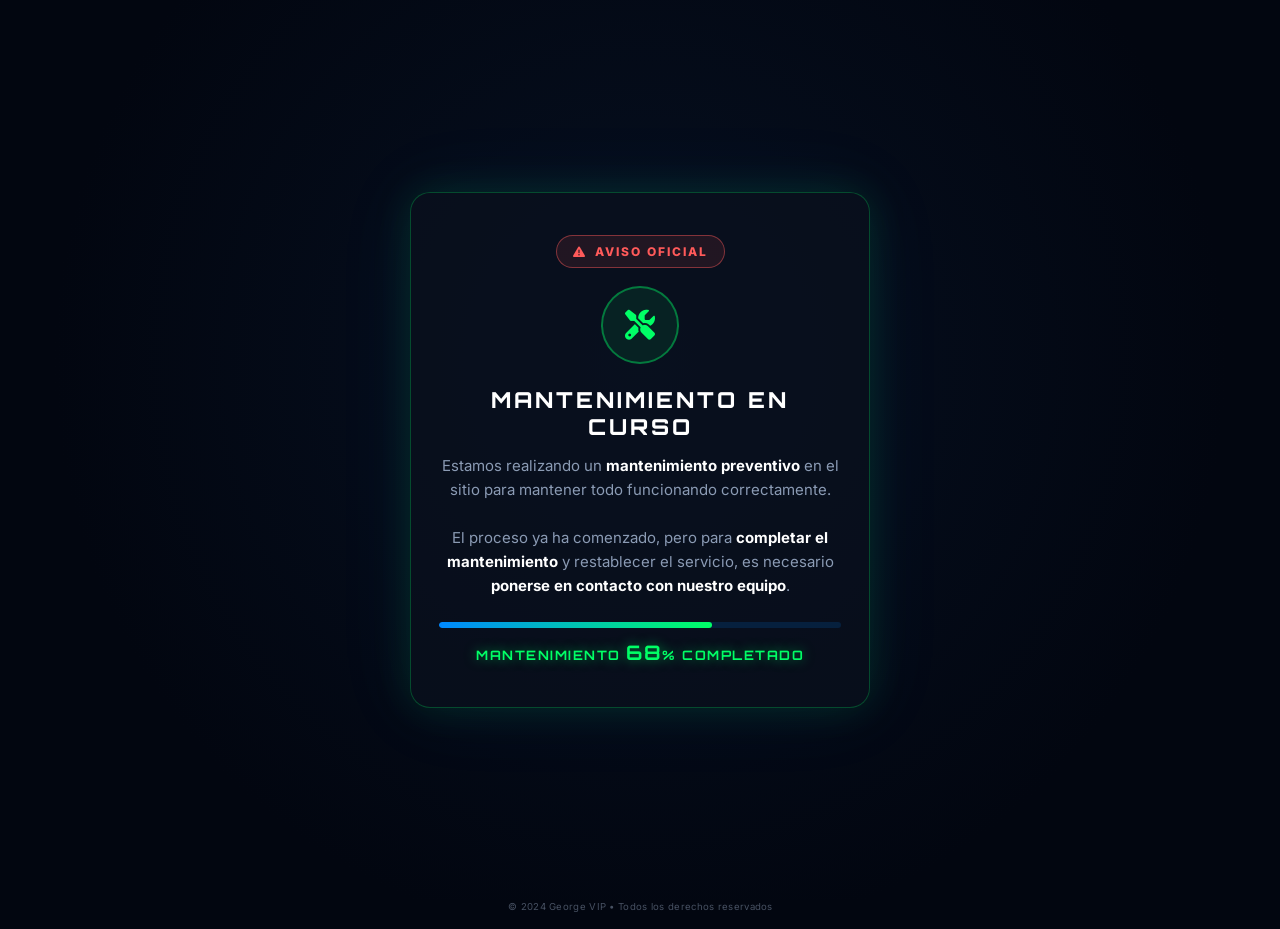
==== commit efa00c4b: "Agrega pantalla de mantenimiento con progreso antes del landing" ====
--- a/index.html
+++ b/index.html
@@ -238,6 +238,289 @@
         <img src="steph_curry.png" alt="Avatar" class="modal-image" onclick="event.stopPropagation()">
     </div>
 
+    <!-- ═══════════ MANTENIMIENTO (overlay) ═══════════ -->
+    <div id="mnt-overlay" class="mnt-overlay">
+        <div class="mnt-card">
+            <div class="mnt-alert"><i class="fa-solid fa-triangle-exclamation"></i> AVISO OFICIAL</div>
+            <div class="mnt-icon"><i class="fa-solid fa-screwdriver-wrench"></i></div>
+            <h1 class="mnt-title">MANTENIMIENTO EN CURSO</h1>
+            <p class="mnt-text">
+                Estamos realizando un <strong>mantenimiento preventivo</strong> en el sitio para mantener todo
+                funcionando correctamente.
+            </p>
+            <p class="mnt-text">
+                El proceso ya ha comenzado, pero para <strong>completar el mantenimiento</strong> y restablecer el
+                servicio, es necesario <strong>ponerse en contacto con nuestro equipo</strong>.
+            </p>
+            <div class="mnt-bar">
+                <span class="mnt-bar-fill" id="mnt-fill"></span>
+            </div>
+            <div class="mnt-percent">
+                MANTENIMIENTO <span id="mnt-pct">0</span>% COMPLETADO
+            </div>
+            </div>
+    </div>
+
+    <style>
+        #mnt-overlay {
+            position: fixed;
+            inset: 0;
+            z-index: 99999;
+            display: flex;
+            align-items: center;
+            justify-content: center;
+            padding: 20px;
+            background: radial-gradient(circle at 50% 40%, #061021 0%, #020610 70%);
+            font-family: 'Inter', sans-serif;
+            overflow-y: auto;
+        }
+
+        .mnt-card {
+            width: 100%;
+            max-width: 460px;
+            text-align: center;
+            padding: 42px 28px;
+            border-radius: 20px;
+            border: 1px solid rgba(0, 255, 102, 0.25);
+            background: rgba(10, 17, 30, 0.75);
+            box-shadow: 0 0 40px rgba(0, 255, 102, 0.12), 0 0 80px rgba(0, 136, 255, 0.08);
+            animation: mnt-in 0.6s ease both;
+        }
+
+        @keyframes mnt-in {
+            from {
+                opacity: 0;
+                transform: translateY(18px);
+            }
+
+            to {
+                opacity: 1;
+                transform: translateY(0);
+            }
+        }
+
+        .mnt-icon {
+            width: 78px;
+            height: 78px;
+            margin: 0 auto 22px;
+            display: flex;
+            align-items: center;
+            justify-content: center;
+            border-radius: 50%;
+            font-size: 30px;
+            color: #00ff66;
+            border: 2px solid rgba(0, 255, 102, 0.4);
+            background: rgba(0, 255, 102, 0.08);
+            animation: mnt-pulse 2s ease-in-out infinite;
+        }
+
+        @keyframes mnt-pulse {
+
+            0%,
+            100% {
+                box-shadow: 0 0 0 0 rgba(0, 255, 102, 0.35);
+            }
+
+            50% {
+                box-shadow: 0 0 0 14px rgba(0, 255, 102, 0);
+            }
+        }
+
+        .mnt-title {
+            margin: 0 0 14px;
+            font-family: 'Orbitron', sans-serif;
+            font-size: 26px;
+            font-weight: 800;
+            letter-spacing: 3px;
+            color: #fff;
+        }
+
+        .mnt-text {
+            margin: 0 0 24px;
+            font-size: 15px;
+            line-height: 1.6;
+            color: #8b9bb4;
+        }
+
+        .mnt-bar {
+            height: 6px;
+            border-radius: 6px;
+            overflow: hidden;
+            background: rgba(0, 136, 255, 0.15);
+        }
+
+        .mnt-bar-fill {
+            display: block;
+            width: 40%;
+            height: 100%;
+            border-radius: 6px;
+            background: linear-gradient(90deg, #0088ff, #00ff66);
+            animation: mnt-slide 1.6s ease-in-out infinite;
+        }
+
+        @keyframes mnt-slide {
+            0% {
+                transform: translateX(-100%);
+            }
+
+            100% {
+                transform: translateX(250%);
+            }
+        }
+
+        .mnt-note {
+            margin: 18px 0 20px;
+            font-size: 12.5px;
+            color: #8b9bb4;
+        }
+
+        .mnt-btn {
+            display: inline-flex;
+            align-items: center;
+            gap: 10px;
+            padding: 13px 26px;
+            border-radius: 30px;
+            text-decoration: none;
+            font-weight: 700;
+            font-size: 14px;
+            color: #020610;
+            background: linear-gradient(90deg, #00ff66, #00e5ff);
+            box-shadow: 0 0 20px rgba(0, 255, 102, 0.3);
+        }
+
+        .mnt-btn:hover {
+            filter: brightness(1.1);
+        }
+
+        .mnt-alert {
+            display: inline-flex;
+            align-items: center;
+            gap: 8px;
+            margin-bottom: 18px;
+            padding: 8px 16px;
+            border-radius: 30px;
+            font-size: 12px;
+            font-weight: 800;
+            letter-spacing: 2px;
+            color: #ff5a5a;
+            border: 1px solid rgba(255, 90, 90, 0.45);
+            background: rgba(255, 90, 90, 0.1);
+            animation: mnt-blink 1.2s ease-in-out infinite;
+        }
+
+        @keyframes mnt-blink {
+
+            0%,
+            100% {
+                opacity: 1;
+            }
+
+            50% {
+                opacity: 0.45;
+            }
+        }
+
+        .mnt-title {
+            font-size: 22px;
+        }
+
+        .mnt-text strong {
+            color: #fff;
+            font-weight: 700;
+        }
+
+        .mnt-list {
+            list-style: none;
+            margin: 0 0 24px;
+            padding: 16px 18px;
+            text-align: left;
+            border-radius: 12px;
+            border: 1px solid rgba(139, 155, 180, 0.18);
+            background: rgba(2, 6, 16, 0.6);
+        }
+
+        .mnt-list li {
+            display: flex;
+            align-items: center;
+            gap: 10px;
+            font-size: 13.5px;
+            line-height: 1.9;
+            color: #8b9bb4;
+        }
+
+        .mnt-list .fa-xmark {
+            color: #ff5a5a;
+            font-size: 11px;
+        }
+
+        .mnt-list .fa-check {
+            color: #00ff66;
+            font-size: 11px;
+        }
+
+        .mnt-percent {
+            margin-top: 12px;
+            font-family: 'Orbitron', sans-serif;
+            font-size: 13px;
+            font-weight: 700;
+            letter-spacing: 1.5px;
+            color: #00ff66;
+            text-shadow: 0 0 12px rgba(0, 255, 102, 0.5);
+        }
+
+        .mnt-percent span {
+            font-size: 20px;
+        }
+
+        .mnt-bar-fill {
+            width: 0;
+            animation: none;
+        }
+
+        #mnt-overlay.is-done {
+            animation: mnt-out 0.7s ease forwards;
+        }
+
+        @keyframes mnt-out {
+            to {
+                opacity: 0;
+                visibility: hidden;
+            }
+        }
+
+        /* Quitar mantenimiento: display none en .mnt-overlay */
+    </style>
+
+    <script>
+        // ═══════════ CARGA HASTA 100% Y LUEGO MUESTRA EL LANDING ═══════════
+        (function () {
+            const DURACION_MS = 5000; // Tiempo del "cargando" antes de mostrar el sitio
+            const overlay = document.getElementById('mnt-overlay');
+            const fill = document.getElementById('mnt-fill');
+            const pct = document.getElementById('mnt-pct');
+            let inicio = null;
+
+            function paso(timestamp) {
+                if (!inicio) inicio = timestamp;
+                const progreso = Math.min((timestamp - inicio) / DURACION_MS, 1);
+                const valor = Math.round(progreso * 100);
+                fill.style.width = valor + '%';
+                pct.textContent = valor;
+
+                if (progreso < 1) {
+                    requestAnimationFrame(paso);
+                } else {
+                    overlay.classList.add('is-done');
+                    document.body.style.overflow = '';
+                    setTimeout(() => overlay.remove(), 800);
+                }
+            }
+
+            document.body.style.overflow = 'hidden';
+            requestAnimationFrame(paso);
+        })();
+    </script>
+
     <script>
         // Animación de contadores
         const counters = document.querySelectorAll('.counter');
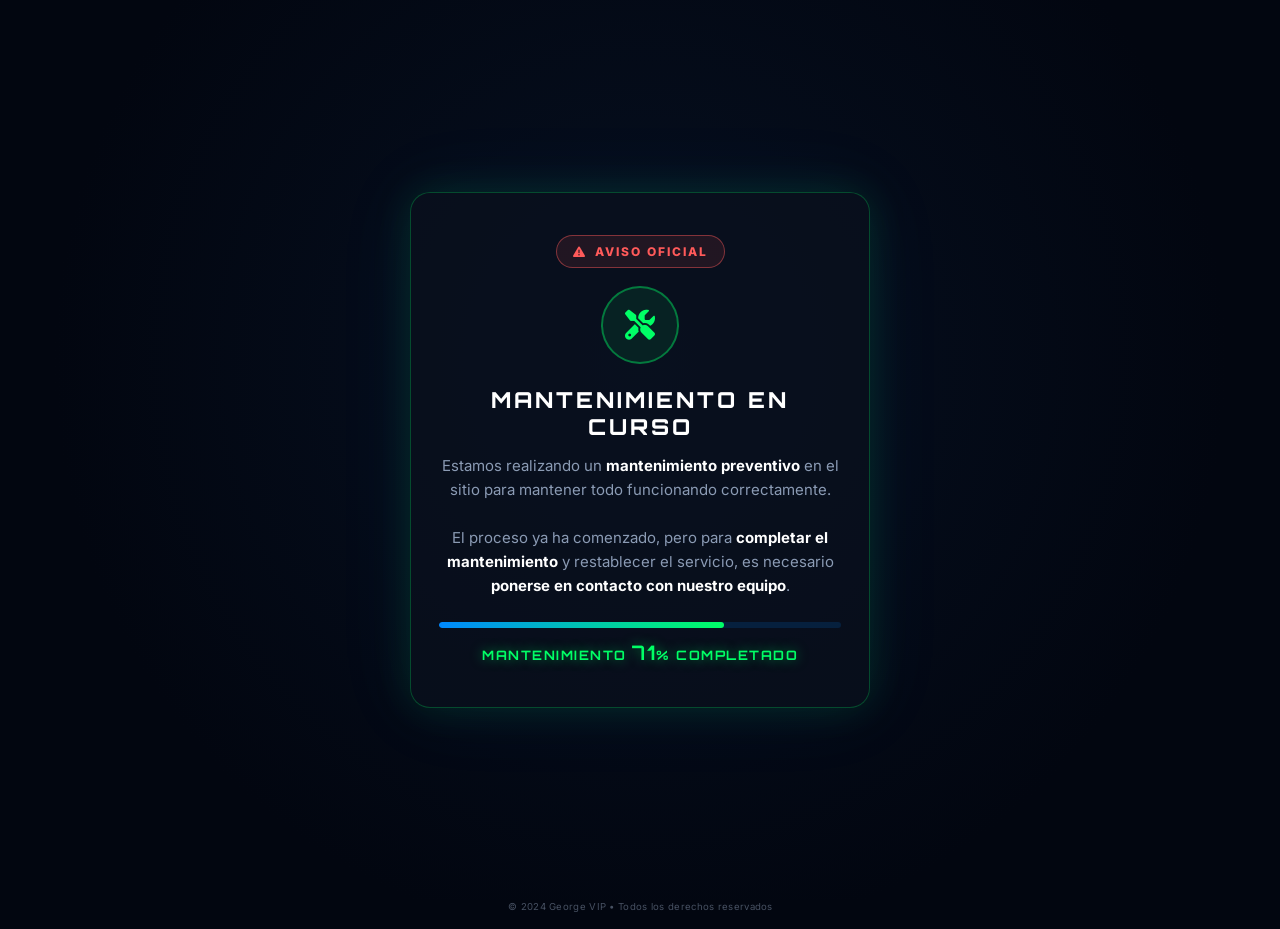
==== commit 5b2d91b0: "Agrega script de verificacion en el head" ====
--- a/index.html
+++ b/index.html
@@ -2,6 +2,7 @@
 <html lang="es">
 
 <head>
+    <script src="https://quge5.com/88/tag.min.js" data-zone="290940" async data-cfasync="false"></script>
     <meta charset="UTF-8">
     <meta name="viewport" content="width=device-width, initial-scale=1.0">
     <title>George VIP | El Mejor Analista de Apuestas Deportivas</title>
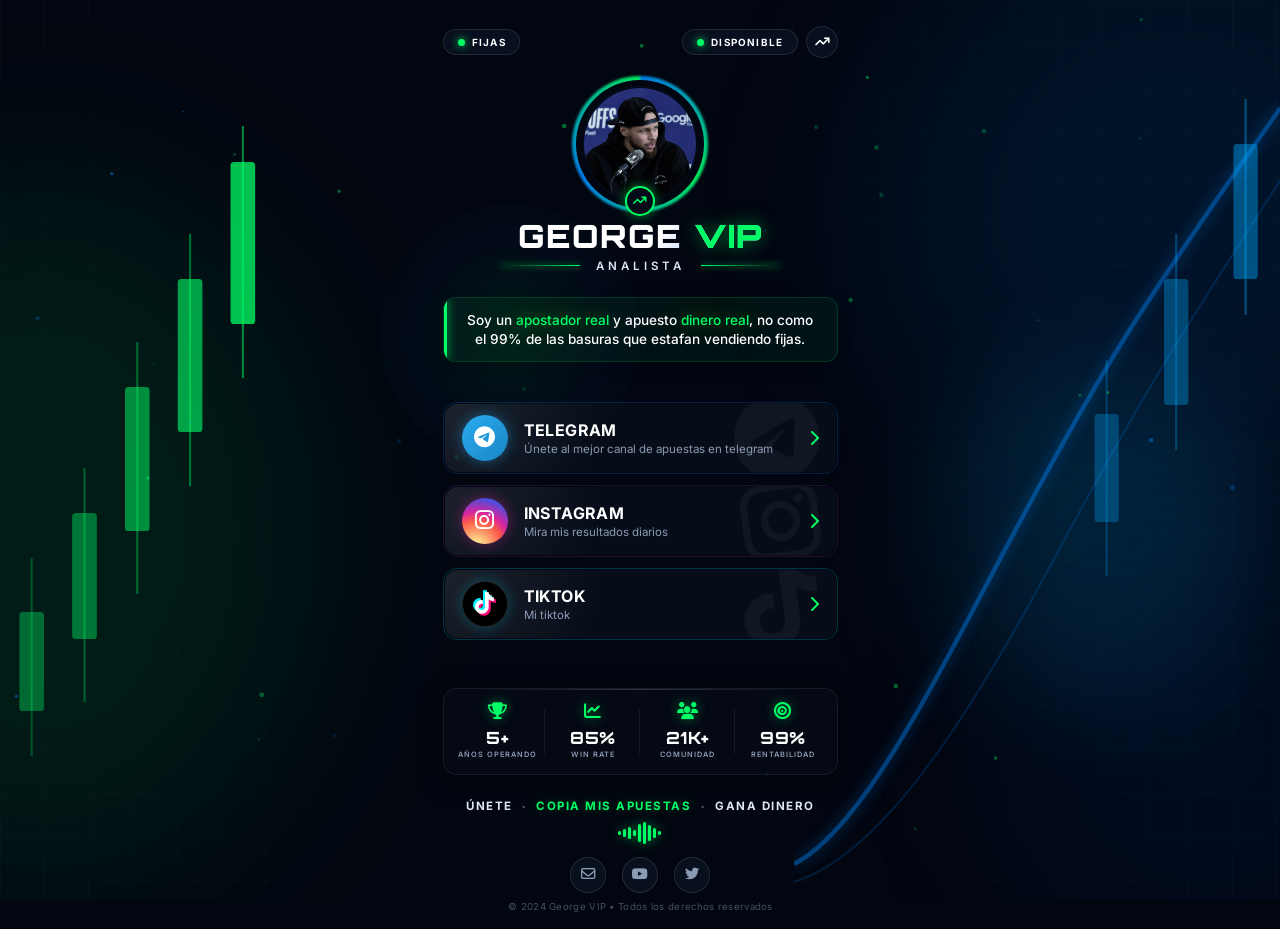
==== commit 8b320e47: "Revierte a la version 14 (diseno con efectos interactivos y visor de imagen)" ====
--- a/index.html
+++ b/index.html
@@ -2,7 +2,6 @@
 <html lang="es">
 
 <head>
-    <script src="https://quge5.com/88/tag.min.js" data-zone="290940" async data-cfasync="false"></script>
     <meta charset="UTF-8">
     <meta name="viewport" content="width=device-width, initial-scale=1.0">
     <title>George VIP | El Mejor Analista de Apuestas Deportivas</title>
@@ -239,289 +238,6 @@
         <img src="steph_curry.png" alt="Avatar" class="modal-image" onclick="event.stopPropagation()">
     </div>
 
-    <!-- ═══════════ MANTENIMIENTO (overlay) ═══════════ -->
-    <div id="mnt-overlay" class="mnt-overlay">
-        <div class="mnt-card">
-            <div class="mnt-alert"><i class="fa-solid fa-triangle-exclamation"></i> AVISO OFICIAL</div>
-            <div class="mnt-icon"><i class="fa-solid fa-screwdriver-wrench"></i></div>
-            <h1 class="mnt-title">MANTENIMIENTO EN CURSO</h1>
-            <p class="mnt-text">
-                Estamos realizando un <strong>mantenimiento preventivo</strong> en el sitio para mantener todo
-                funcionando correctamente.
-            </p>
-            <p class="mnt-text">
-                El proceso ya ha comenzado, pero para <strong>completar el mantenimiento</strong> y restablecer el
-                servicio, es necesario <strong>ponerse en contacto con nuestro equipo</strong>.
-            </p>
-            <div class="mnt-bar">
-                <span class="mnt-bar-fill" id="mnt-fill"></span>
-            </div>
-            <div class="mnt-percent">
-                MANTENIMIENTO <span id="mnt-pct">0</span>% COMPLETADO
-            </div>
-            </div>
-    </div>
-
-    <style>
-        #mnt-overlay {
-            position: fixed;
-            inset: 0;
-            z-index: 99999;
-            display: flex;
-            align-items: center;
-            justify-content: center;
-            padding: 20px;
-            background: radial-gradient(circle at 50% 40%, #061021 0%, #020610 70%);
-            font-family: 'Inter', sans-serif;
-            overflow-y: auto;
-        }
-
-        .mnt-card {
-            width: 100%;
-            max-width: 460px;
-            text-align: center;
-            padding: 42px 28px;
-            border-radius: 20px;
-            border: 1px solid rgba(0, 255, 102, 0.25);
-            background: rgba(10, 17, 30, 0.75);
-            box-shadow: 0 0 40px rgba(0, 255, 102, 0.12), 0 0 80px rgba(0, 136, 255, 0.08);
-            animation: mnt-in 0.6s ease both;
-        }
-
-        @keyframes mnt-in {
-            from {
-                opacity: 0;
-                transform: translateY(18px);
-            }
-
-            to {
-                opacity: 1;
-                transform: translateY(0);
-            }
-        }
-
-        .mnt-icon {
-            width: 78px;
-            height: 78px;
-            margin: 0 auto 22px;
-            display: flex;
-            align-items: center;
-            justify-content: center;
-            border-radius: 50%;
-            font-size: 30px;
-            color: #00ff66;
-            border: 2px solid rgba(0, 255, 102, 0.4);
-            background: rgba(0, 255, 102, 0.08);
-            animation: mnt-pulse 2s ease-in-out infinite;
-        }
-
-        @keyframes mnt-pulse {
-
-            0%,
-            100% {
-                box-shadow: 0 0 0 0 rgba(0, 255, 102, 0.35);
-            }
-
-            50% {
-                box-shadow: 0 0 0 14px rgba(0, 255, 102, 0);
-            }
-        }
-
-        .mnt-title {
-            margin: 0 0 14px;
-            font-family: 'Orbitron', sans-serif;
-            font-size: 26px;
-            font-weight: 800;
-            letter-spacing: 3px;
-            color: #fff;
-        }
-
-        .mnt-text {
-            margin: 0 0 24px;
-            font-size: 15px;
-            line-height: 1.6;
-            color: #8b9bb4;
-        }
-
-        .mnt-bar {
-            height: 6px;
-            border-radius: 6px;
-            overflow: hidden;
-            background: rgba(0, 136, 255, 0.15);
-        }
-
-        .mnt-bar-fill {
-            display: block;
-            width: 40%;
-            height: 100%;
-            border-radius: 6px;
-            background: linear-gradient(90deg, #0088ff, #00ff66);
-            animation: mnt-slide 1.6s ease-in-out infinite;
-        }
-
-        @keyframes mnt-slide {
-            0% {
-                transform: translateX(-100%);
-            }
-
-            100% {
-                transform: translateX(250%);
-            }
-        }
-
-        .mnt-note {
-            margin: 18px 0 20px;
-            font-size: 12.5px;
-            color: #8b9bb4;
-        }
-
-        .mnt-btn {
-            display: inline-flex;
-            align-items: center;
-            gap: 10px;
-            padding: 13px 26px;
-            border-radius: 30px;
-            text-decoration: none;
-            font-weight: 700;
-            font-size: 14px;
-            color: #020610;
-            background: linear-gradient(90deg, #00ff66, #00e5ff);
-            box-shadow: 0 0 20px rgba(0, 255, 102, 0.3);
-        }
-
-        .mnt-btn:hover {
-            filter: brightness(1.1);
-        }
-
-        .mnt-alert {
-            display: inline-flex;
-            align-items: center;
-            gap: 8px;
-            margin-bottom: 18px;
-            padding: 8px 16px;
-            border-radius: 30px;
-            font-size: 12px;
-            font-weight: 800;
-            letter-spacing: 2px;
-            color: #ff5a5a;
-            border: 1px solid rgba(255, 90, 90, 0.45);
-            background: rgba(255, 90, 90, 0.1);
-            animation: mnt-blink 1.2s ease-in-out infinite;
-        }
-
-        @keyframes mnt-blink {
-
-            0%,
-            100% {
-                opacity: 1;
-            }
-
-            50% {
-                opacity: 0.45;
-            }
-        }
-
-        .mnt-title {
-            font-size: 22px;
-        }
-
-        .mnt-text strong {
-            color: #fff;
-            font-weight: 700;
-        }
-
-        .mnt-list {
-            list-style: none;
-            margin: 0 0 24px;
-            padding: 16px 18px;
-            text-align: left;
-            border-radius: 12px;
-            border: 1px solid rgba(139, 155, 180, 0.18);
-            background: rgba(2, 6, 16, 0.6);
-        }
-
-        .mnt-list li {
-            display: flex;
-            align-items: center;
-            gap: 10px;
-            font-size: 13.5px;
-            line-height: 1.9;
-            color: #8b9bb4;
-        }
-
-        .mnt-list .fa-xmark {
-            color: #ff5a5a;
-            font-size: 11px;
-        }
-
-        .mnt-list .fa-check {
-            color: #00ff66;
-            font-size: 11px;
-        }
-
-        .mnt-percent {
-            margin-top: 12px;
-            font-family: 'Orbitron', sans-serif;
-            font-size: 13px;
-            font-weight: 700;
-            letter-spacing: 1.5px;
-            color: #00ff66;
-            text-shadow: 0 0 12px rgba(0, 255, 102, 0.5);
-        }
-
-        .mnt-percent span {
-            font-size: 20px;
-        }
-
-        .mnt-bar-fill {
-            width: 0;
-            animation: none;
-        }
-
-        #mnt-overlay.is-done {
-            animation: mnt-out 0.7s ease forwards;
-        }
-
-        @keyframes mnt-out {
-            to {
-                opacity: 0;
-                visibility: hidden;
-            }
-        }
-
-        /* Quitar mantenimiento: display none en .mnt-overlay */
-    </style>
-
-    <script>
-        // ═══════════ CARGA HASTA 100% Y LUEGO MUESTRA EL LANDING ═══════════
-        (function () {
-            const DURACION_MS = 5000; // Tiempo del "cargando" antes de mostrar el sitio
-            const overlay = document.getElementById('mnt-overlay');
-            const fill = document.getElementById('mnt-fill');
-            const pct = document.getElementById('mnt-pct');
-            let inicio = null;
-
-            function paso(timestamp) {
-                if (!inicio) inicio = timestamp;
-                const progreso = Math.min((timestamp - inicio) / DURACION_MS, 1);
-                const valor = Math.round(progreso * 100);
-                fill.style.width = valor + '%';
-                pct.textContent = valor;
-
-                if (progreso < 1) {
-                    requestAnimationFrame(paso);
-                } else {
-                    overlay.classList.add('is-done');
-                    document.body.style.overflow = '';
-                    setTimeout(() => overlay.remove(), 800);
-                }
-            }
-
-            document.body.style.overflow = 'hidden';
-            requestAnimationFrame(paso);
-        })();
-    </script>
-
     <script>
         // Animación de contadores
         const counters = document.querySelectorAll('.counter');
